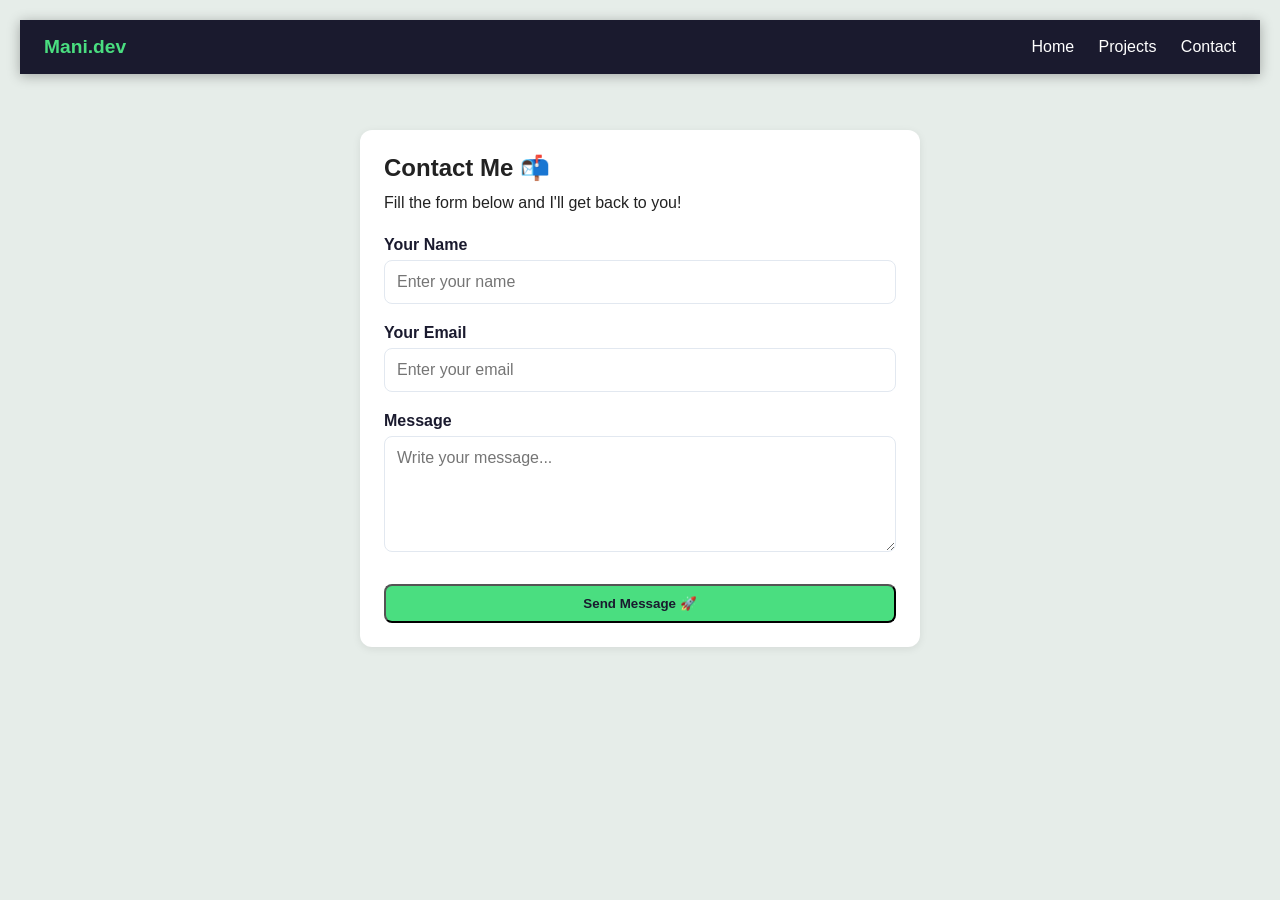
==== contact.html @ 3fcc5543 "Add files via upload" ====
<!DOCTYPE html>
<html lang="en">
  <head>
    <meta charset="UTF-8"/>
    <meta name="viewport" content="width=device-width, initial-scale=1.0"/>
    <title>Contact - Mani Kumar</title>
    <link rel="stylesheet" href="style.css"/>
  </head>
  <body>

    <nav>
      <span class="logo">Mani.dev</span>
      <div class="nav-links">
        <a href="index.html">Home</a>
        <a href="projects.html">Projects</a>
        <a href="contact.html">Contact</a>
      </div>
    </nav>

    <div style="padding: 40px 20px; max-width: 600px; margin: 0 auto;">

      <section>
        <h1>Contact Me 📬</h1>
        <p style="margin: 12px 0 24px;">Fill the form below and I'll get back to you!</p>

        <div class="form-group">
          <label>Your Name</label>
          <input type="text" id="name" placeholder="Enter your name"/>
        </div>

        <div class="form-group">
          <label>Your Email</label>
          <input type="email" id="email" placeholder="Enter your email"/>
        </div>

        <div class="form-group">
          <label>Message</label>
          <textarea id="message" rows="5" placeholder="Write your message..."></textarea>
        </div>

        <button onclick="sendMessage()" class="btn" style="width:100%; margin-top: 8px;">
          Send Message 🚀
        </button>

        <div id="success-msg" style="display:none; margin-top: 16px; padding: 16px; background: #d1fae5; border-radius: 8px; color: #065f46;">
          ✅ Message sent successfully! I'll reply soon.
        </div>

      </section>
    </div>

    <script src="script.js"></script>
  </body>
</html>
---- style.css ----
/* Reset */
* {
  margin: 0;
  padding: 0;
  box-sizing: border-box;
}

body {
  font-family: 'Segoe UI', sans-serif;
  background-color: #e6ede9;
  color: #222;
  padding: 20px;
}

header {
  background: linear-gradient(135deg, #1a1a2e, #16213e);
  color: white;
  padding: 40px;
  border-radius: 12px;
  margin-bottom: 24px;
  display: flex;
  flex-direction: column;
  align-items: center;
  text-align: center;
  gap: 12px;
}

header p {
  color: #a0aec0;
  margin-top: 8px;
}

section {
  background: white;
  padding: 24px;
  border-radius: 12px;
  margin-bottom: 16px;
  box-shadow: 0 2px 8px rgba(0,0,0,0.08);
}

h2 {
  margin-bottom: 12px;
  color: #1a1a2e;
}

ul {
  padding-left: 20px;
  line-height: 2;
}

footer {
  text-align: center;
  color: #ffe9e9;
  margin-top: 20px;
}
.project-card {
  border: 1px solid #e2e8f0;
  border-radius: 8px;
  padding: 16px;
  margin-top: 12px;
  transition: box-shadow 0.2s;
}

.project-card:hover {
  box-shadow: 0 4px 16px rgba(0,0,0,0.12);
  cursor: pointer;
}
.btn {
  display: inline-block;
  margin-top: 16px;
  padding: 10px 24px;
  background-color: #4ade80;
  color: #1a1a2e;
  border-radius: 8px;
  text-decoration: none;
  font-weight: bold;
  transition: background-color 0.2s;
}

.btn:hover {
  background-color: #22c55e;
}
body.dark {
  background-color: #1a1a2e;
  color: #f0f0f0;
}

body.dark section {
  background-color: #16213e;
  color: #f0f0f0;
}

body.dark header {
  background: linear-gradient(135deg, #f5f5f9, #1a1a2e);
}
.skill {
  margin-bottom: 16px;
}

.skill span {
  display: block;
  margin-bottom: 6px;
  font-weight: bold;
}

.bar {
  background-color: #e2e8f0;
  border-radius: 8px;
  height: 12px;
  width: 100%;
}

.fill {
  height: 12px;
  background-color: #4ade80;
  border-radius: 8px;
  width: 0%;
  transition: width 1s ease;
}
.about {
  display: flex;
  align-items: center;
  gap: 24px;
  background: white;
  padding: 24px;
  border-radius: 12px;
  margin-bottom: 16px;
  box-shadow: 0 2px 8px rgba(0,0,0,0.08);
}

.avatar {
  width: 80px;
  height: 80px;
  background: linear-gradient(135deg, #4ade80, #1a1a2e);
  border-radius: 50%;
  display: flex;
  align-items: center;
  justify-content: center;
  font-size: 2rem;
  font-weight: bold;
  color: white;
  flex-shrink: 0;
}
.projects {
  background: white;
  padding: 24px;
  border-radius: 12px;
  margin-bottom: 16px;
  box-shadow: 0 2px 8px rgba(0,0,0,0.08);
}

.projects-grid {
  display: flex;
  flex-wrap: wrap;
  gap: 16px;
  margin-top: 16px;
}

.project-card {
  border: 1px solid #e2e8f0;
  border-radius: 8px;
  padding: 16px;
  flex: 1 1 250px;
  transition: box-shadow 0.2s;
}

.project-card:hover {
  box-shadow: 0 4px 16px rgba(0,0,0,0.12);
  cursor: pointer;
}
nav {
  display: flex;
  justify-content: space-between;
  align-items: center;
  padding: 16px 24px;
  background: #1a1a2e;
  border-radius: 12px;
  margin-bottom: 16px;
}

.logo {
  color: #4ade80;
  font-weight: bold;
  font-size: 1.2rem;
}

.nav-links a {
  color: white;
  text-decoration: none;
  margin-left: 20px;
  transition: color 0.2s;
}

.nav-links a:hover {
  color: #4ade80;
}
nav {
  display: flex;
  justify-content: space-between;
  align-items: center;
  padding: 16px 24px;
  background: #1a1a2e;
  border-radius: 0;
  position: sticky;
  top: 0;
  z-index: 100;
  box-shadow: 0 2px 12px rgba(0,0,0,0.3);
}
html {
  scroll-behavior: smooth;
}
@keyframes fadeUp {
  from {
    opacity: 0;
    transform: translateY(30px);
  }
  to {
    opacity: 1;
    transform: translateY(0);
  }
}

header {
  animation: fadeUp 0.8s ease forwards;
}

section {
  animation: fadeUp 0.8s ease forwards;
}

.project-card {
  animation: fadeUp 0.6s ease forwards;
}
/* Project Tags */
.tag {
  display: inline-block;
  background: #e0f2fe;
  color: #0369a1;
  padding: 4px 10px;
  border-radius: 20px;
  font-size: 0.75rem;
  margin-top: 8px;
  margin-right: 4px;
}

/* Contact Form */
.form-group {
  margin-bottom: 20px;
}

.form-group label {
  display: block;
  margin-bottom: 6px;
  font-weight: bold;
  color: #1a1a2e;
}

.form-group input,
.form-group textarea {
  width: 100%;
  padding: 12px;
  border: 1px solid #e2e8f0;
  border-radius: 8px;
  font-size: 1rem;
  font-family: 'Segoe UI', sans-serif;
  outline: none;
  transition: border 0.2s;
}

.form-group input:focus,
.form-group textarea:focus {
  border-color: #4ade80;
}
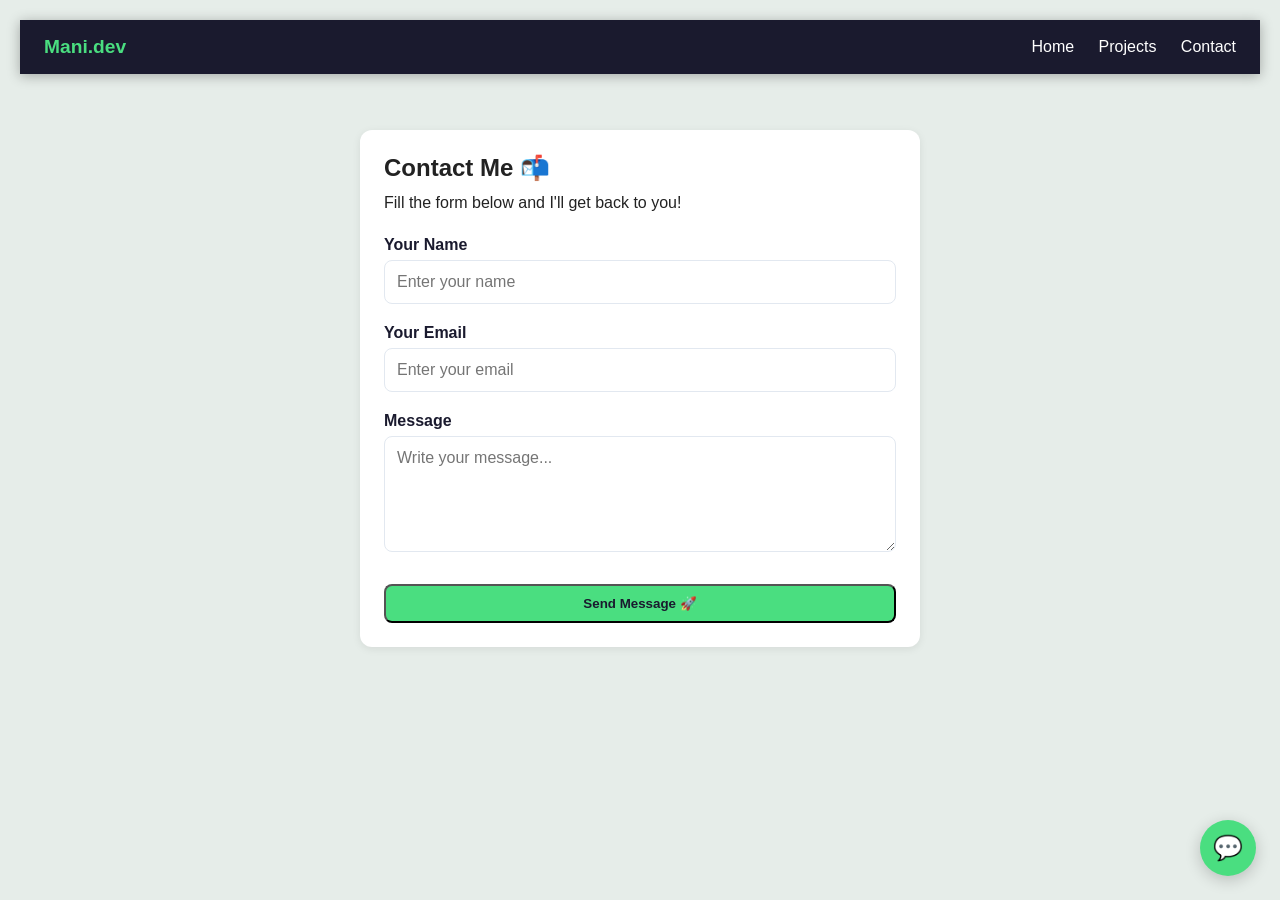
==== commit 71f69289: "Add files via upload" ====
--- a/contact.html
+++ b/contact.html
@@ -50,5 +50,25 @@
     </div>
 
     <script src="script.js"></script>
+    <!-- AI Chat Widget -->
+    <div id="chat-bubble" onclick="toggleChat()">💬</div>
+
+    <div id="chat-box">
+      <div id="chat-header">
+        <span>🤖 Ask about Mani</span>
+        <button onclick="toggleChat()">✕</button>
+      </div>
+      <div id="chat-messages">
+        <div class="bot-msg">Hi! I'm Mani's AI assistant. Ask me anything about him! 👋</div>
+      </div>
+      <div id="chat-input-area">
+        <input type="text" id="chat-input" placeholder="Ask something..." onkeypress="handleKey(event)"/>
+        <button onclick="sendChat()">Send</button>
+      </div>
+    </div>
+
+    <script src="script.js"></script>
+  </body>
+</html>
   </body>
 </html>
--- a/style.css
+++ b/style.css
@@ -271,4 +271,119 @@
 .form-group textarea:focus {
   border-color: #4ade80;
 }
-
+/* Chat Bubble */
+#chat-bubble {
+  position: fixed;
+  bottom: 24px;
+  right: 24px;
+  width: 56px;
+  height: 56px;
+  background: #4ade80;
+  border-radius: 50%;
+  display: flex;
+  align-items: center;
+  justify-content: center;
+  font-size: 1.5rem;
+  cursor: pointer;
+  box-shadow: 0 4px 16px rgba(0,0,0,0.2);
+  z-index: 999;
+  transition: transform 0.2s;
+}
+
+#chat-bubble:hover {
+  transform: scale(1.1);
+}
+
+/* Chat Box */
+#chat-box {
+  position: fixed;
+  bottom: 90px;
+  right: 24px;
+  width: 320px;
+  height: 420px;
+  background: white;
+  border-radius: 16px;
+  box-shadow: 0 8px 32px rgba(0,0,0,0.2);
+  display: none;
+  flex-direction: column;
+  z-index: 999;
+  overflow: hidden;
+}
+
+#chat-header {
+  background: #1a1a2e;
+  color: white;
+  padding: 16px;
+  display: flex;
+  justify-content: space-between;
+  align-items: center;
+}
+
+#chat-header button {
+  background: none;
+  border: none;
+  color: white;
+  font-size: 1rem;
+  cursor: pointer;
+}
+
+#chat-messages {
+  flex: 1;
+  padding: 16px;
+  overflow-y: auto;
+  display: flex;
+  flex-direction: column;
+  gap: 10px;
+}
+
+.bot-msg {
+  background: #f0f4f8;
+  padding: 10px 14px;
+  border-radius: 12px 12px 12px 0;
+  font-size: 0.9rem;
+  max-width: 85%;
+}
+
+.user-msg {
+  background: #4ade80;
+  color: #1a1a2e;
+  padding: 10px 14px;
+  border-radius: 12px 12px 0 12px;
+  font-size: 0.9rem;
+  max-width: 85%;
+  align-self: flex-end;
+}
+
+.loading-msg {
+  background: #f0f4f8;
+  padding: 10px 14px;
+  border-radius: 12px 12px 12px 0;
+  font-size: 0.9rem;
+  color: #888;
+}
+
+#chat-input-area {
+  padding: 12px;
+  border-top: 1px solid #e2e8f0;
+  display: flex;
+  gap: 8px;
+}
+
+#chat-input {
+  flex: 1;
+  padding: 8px 12px;
+  border: 1px solid #e2e8f0;
+  border-radius: 8px;
+  outline: none;
+  font-size: 0.9rem;
+}
+
+#chat-input-area button {
+  background: #4ade80;
+  border: none;
+  padding: 8px 16px;
+  border-radius: 8px;
+  cursor: pointer;
+  font-weight: bold;
+  color: #1a1a2e;
+}
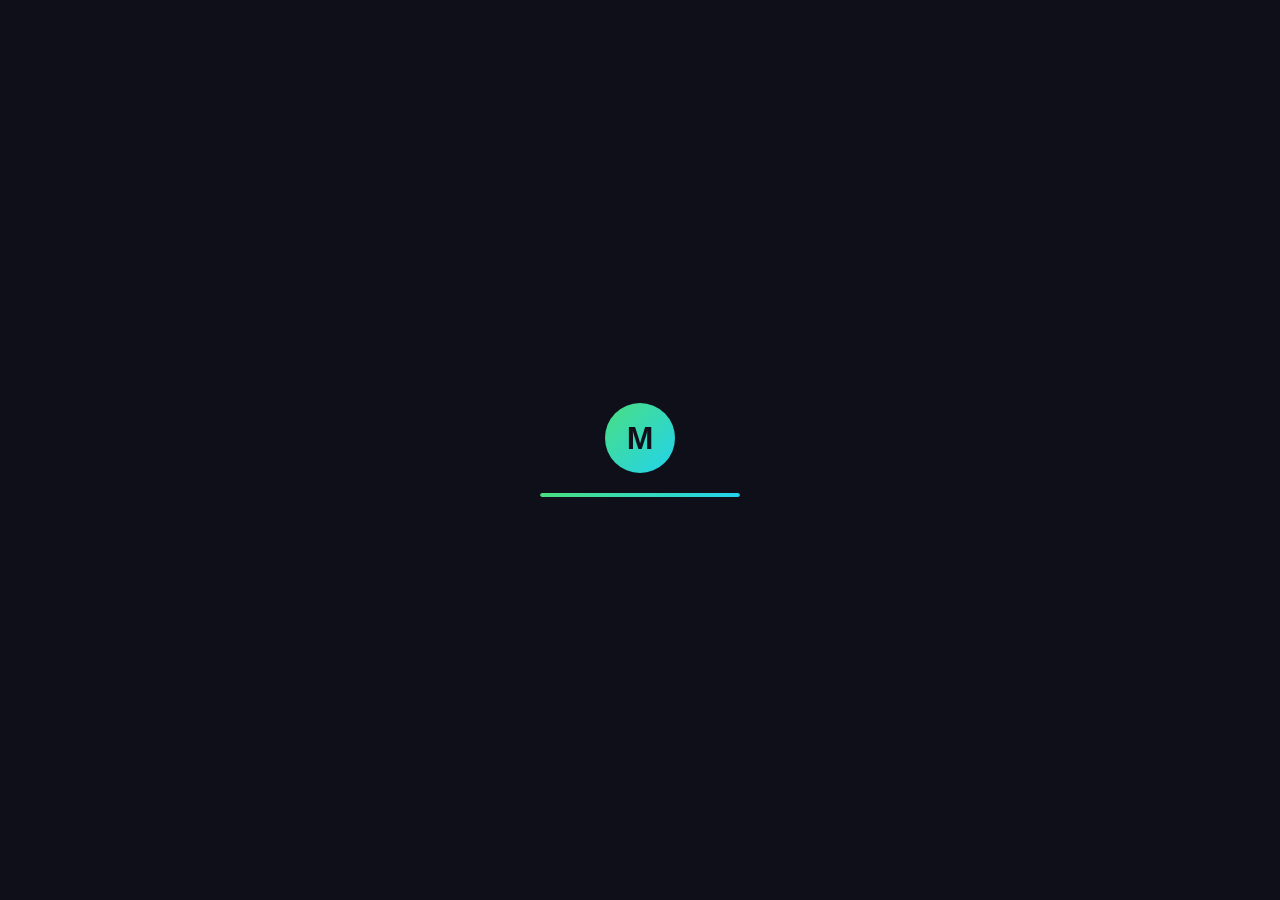
==== commit d707da07: "Add files via upload" ====
--- a/contact.html
+++ b/contact.html
@@ -5,17 +5,26 @@
     <meta name="viewport" content="width=device-width, initial-scale=1.0"/>
     <title>Contact - Mani Kumar</title>
     <link rel="stylesheet" href="style.css"/>
+    <meta name="viewport" content="width=device-width, initial-scale=1.0"/>
   </head>
   <body>
+    <div id="progress-bar"></div>
+    <div id="loader">
+  <div class="loader-content">
+    <div class="loader-logo">M</div>
+    <div class="loader-bar"><div class="loader-fill"></div></div>
+  </div>
+</div>
 
     <nav>
-      <span class="logo">Mani.dev</span>
-      <div class="nav-links">
-        <a href="index.html">Home</a>
-        <a href="projects.html">Projects</a>
-        <a href="contact.html">Contact</a>
-      </div>
-    </nav>
+  <span class="logo">Mani.dev</span>
+  <div class="nav-links" id="nav-links">
+    <a href="index.html">Home</a>
+    <a href="projects.html">Projects</a>
+    <a href="contact.html">Contact</a>
+  </div>
+  <button class="hamburger" onclick="toggleMenu()">☰</button>
+</nav>
 
     <div style="padding: 40px 20px; max-width: 600px; margin: 0 auto;">
 
@@ -67,7 +76,7 @@
       </div>
     </div>
 
-    <script src="script.js"></script>
+   
   </body>
 </html>
   </body>
--- a/style.css
+++ b/style.css
@@ -5,94 +5,174 @@
   box-sizing: border-box;
 }
 
+html {
+  scroll-behavior: smooth;
+}
+
 body {
-  font-family: 'Segoe UI', sans-serif;
-  background-color: #e6ede9;
+  font-family: 'Inter', sans-serif;
+  background-color: #f0f4f8;
   color: #222;
   padding: 20px;
-}
-
+  max-width: 800px;
+  margin: 0 auto;
+}
+
+/* NAV */
+nav {
+  display: flex;
+  justify-content: space-between;
+  align-items: center;
+  padding: 16px 24px;
+  background: rgba(26, 26, 46, 0.95);
+  backdrop-filter: blur(10px);
+  border-radius: 0;
+  position: sticky;
+  top: 0;
+  z-index: 100;
+  box-shadow: 0 1px 0 rgba(255,255,255,0.05);
+}
+
+.logo {
+  color: #4ade80;
+  font-weight: 700;
+  font-size: 1.2rem;
+  letter-spacing: -0.5px;
+}
+
+.nav-links a {
+  color: #94a3b8;
+  text-decoration: none;
+  margin-left: 24px;
+  font-size: 0.9rem;
+  font-weight: 500;
+  transition: color 0.2s;
+}
+
+.nav-links a:hover {
+  color: #4ade80;
+}
+
+/* HEADER */
 header {
-  background: linear-gradient(135deg, #1a1a2e, #16213e);
+  background: linear-gradient(135deg, #0f0f1a, #1a1a2e, #0d2137);
   color: white;
-  padding: 40px;
-  border-radius: 12px;
+  padding: 60px 40px;
+  border-radius: 16px;
   margin-bottom: 24px;
   display: flex;
   flex-direction: column;
   align-items: center;
   text-align: center;
+  gap: 16px;
+  position: relative;
+  overflow: hidden;
+}
+
+header::before {
+  content: '';
+  position: absolute;
+  width: 300px;
+  height: 300px;
+  background: radial-gradient(circle, rgba(74,222,128,0.15), transparent);
+  top: -100px;
+  right: -100px;
+  border-radius: 50%;
+}
+
+.hero-badge {
+  background: rgba(74,222,128,0.15);
+  border: 1px solid rgba(74,222,128,0.3);
+  color: #4ade80;
+  padding: 6px 16px;
+  border-radius: 20px;
+  font-size: 0.85rem;
+  font-weight: 500;
+}
+
+.hero-subtitle {
+  color: #94a3b8;
+  font-size: 1.1rem;
+  font-weight: 400;
+}
+
+.hero-buttons {
+  display: flex;
   gap: 12px;
-}
-
-header p {
-  color: #a0aec0;
   margin-top: 8px;
 }
 
-section {
-  background: white;
-  padding: 24px;
-  border-radius: 12px;
-  margin-bottom: 16px;
-  box-shadow: 0 2px 8px rgba(0,0,0,0.08);
-}
-
-h2 {
-  margin-bottom: 12px;
-  color: #1a1a2e;
-}
-
-ul {
-  padding-left: 20px;
-  line-height: 2;
-}
-
-footer {
-  text-align: center;
-  color: #ffe9e9;
-  margin-top: 20px;
-}
-.project-card {
-  border: 1px solid #e2e8f0;
-  border-radius: 8px;
-  padding: 16px;
-  margin-top: 12px;
-  transition: box-shadow 0.2s;
-}
-
-.project-card:hover {
-  box-shadow: 0 4px 16px rgba(0,0,0,0.12);
-  cursor: pointer;
-}
+/* BUTTONS */
 .btn {
   display: inline-block;
-  margin-top: 16px;
+  margin-top: 4px;
   padding: 10px 24px;
   background-color: #4ade80;
   color: #1a1a2e;
   border-radius: 8px;
   text-decoration: none;
-  font-weight: bold;
+  font-weight: 600;
   transition: background-color 0.2s;
+  border: none;
+  cursor: pointer;
+  font-family: 'Inter', sans-serif;
 }
 
 .btn:hover {
   background-color: #22c55e;
 }
-body.dark {
-  background-color: #1a1a2e;
-  color: #f0f0f0;
-}
-
-body.dark section {
-  background-color: #16213e;
-  color: #f0f0f0;
-}
-
-body.dark header {
-  background: linear-gradient(135deg, #f5f5f9, #1a1a2e);
-}
+
+.btn-outline {
+  background: transparent;
+  border: 1px solid #4ade80;
+  color: #4ade80;
+}
+
+.btn-outline:hover {
+  background: rgba(74,222,128,0.1);
+}
+
+/* SECTIONS */
+section {
+  background: white;
+  padding: 28px;
+  border-radius: 16px;
+  margin-bottom: 16px;
+  box-shadow: 0 1px 4px rgba(0,0,0,0.06);
+  border: 1px solid #f1f5f9;
+  animation: fadeUp 0.8s ease forwards;
+}
+
+h2 {
+  margin-bottom: 16px;
+  color: #0f172a;
+  font-size: 1.3rem;
+  font-weight: 700;
+  letter-spacing: -0.3px;
+}
+
+/* ABOUT */
+.about {
+  display: flex;
+  align-items: center;
+  gap: 24px;
+}
+
+.avatar {
+  width: 80px;
+  height: 80px;
+  background: linear-gradient(135deg, #4ade80, #1a1a2e);
+  border-radius: 50%;
+  display: flex;
+  align-items: center;
+  justify-content: center;
+  font-size: 2rem;
+  font-weight: bold;
+  color: white;
+  flex-shrink: 0;
+}
+
+/* SKILLS */
 .skill {
   margin-bottom: 16px;
 }
@@ -100,7 +180,8 @@
 .skill span {
   display: block;
   margin-bottom: 6px;
-  font-weight: bold;
+  font-weight: 600;
+  font-size: 0.9rem;
 }
 
 .bar {
@@ -112,43 +193,13 @@
 
 .fill {
   height: 12px;
-  background-color: #4ade80;
+  background: linear-gradient(90deg, #4ade80, #22d3ee);
   border-radius: 8px;
   width: 0%;
   transition: width 1s ease;
 }
-.about {
-  display: flex;
-  align-items: center;
-  gap: 24px;
-  background: white;
-  padding: 24px;
-  border-radius: 12px;
-  margin-bottom: 16px;
-  box-shadow: 0 2px 8px rgba(0,0,0,0.08);
-}
-
-.avatar {
-  width: 80px;
-  height: 80px;
-  background: linear-gradient(135deg, #4ade80, #1a1a2e);
-  border-radius: 50%;
-  display: flex;
-  align-items: center;
-  justify-content: center;
-  font-size: 2rem;
-  font-weight: bold;
-  color: white;
-  flex-shrink: 0;
-}
-.projects {
-  background: white;
-  padding: 24px;
-  border-radius: 12px;
-  margin-bottom: 16px;
-  box-shadow: 0 2px 8px rgba(0,0,0,0.08);
-}
-
+
+/* PROJECTS */
 .projects-grid {
   display: flex;
   flex-wrap: wrap;
@@ -158,80 +209,44 @@
 
 .project-card {
   border: 1px solid #e2e8f0;
-  border-radius: 8px;
-  padding: 16px;
+  border-radius: 12px;
+  padding: 20px;
   flex: 1 1 250px;
-  transition: box-shadow 0.2s;
+  transition: all 0.3s ease;
+  background: white;
+  position: relative;
+  overflow: hidden;
+}
+
+.project-card::before {
+  content: '';
+  position: absolute;
+  top: 0;
+  left: 0;
+  right: 0;
+  height: 3px;
+  background: linear-gradient(90deg, #4ade80, #22d3ee);
+  opacity: 0;
+  transition: opacity 0.3s;
 }
 
 .project-card:hover {
-  box-shadow: 0 4px 16px rgba(0,0,0,0.12);
-  cursor: pointer;
-}
-nav {
-  display: flex;
-  justify-content: space-between;
-  align-items: center;
-  padding: 16px 24px;
-  background: #1a1a2e;
-  border-radius: 12px;
-  margin-bottom: 16px;
-}
-
-.logo {
-  color: #4ade80;
-  font-weight: bold;
-  font-size: 1.2rem;
-}
-
-.nav-links a {
-  color: white;
-  text-decoration: none;
-  margin-left: 20px;
-  transition: color 0.2s;
-}
-
-.nav-links a:hover {
-  color: #4ade80;
-}
-nav {
-  display: flex;
-  justify-content: space-between;
-  align-items: center;
-  padding: 16px 24px;
-  background: #1a1a2e;
-  border-radius: 0;
-  position: sticky;
-  top: 0;
-  z-index: 100;
-  box-shadow: 0 2px 12px rgba(0,0,0,0.3);
-}
-html {
-  scroll-behavior: smooth;
-}
-@keyframes fadeUp {
-  from {
-    opacity: 0;
-    transform: translateY(30px);
-  }
-  to {
-    opacity: 1;
-    transform: translateY(0);
-  }
-}
-
-header {
-  animation: fadeUp 0.8s ease forwards;
-}
-
-section {
-  animation: fadeUp 0.8s ease forwards;
-}
-
-.project-card {
-  animation: fadeUp 0.6s ease forwards;
-}
-/* Project Tags */
+  box-shadow: 0 8px 32px rgba(0,0,0,0.12);
+  transform: translateY(-4px);
+  border-color: #4ade80;
+}
+
+.project-card:hover::before {
+  opacity: 1;
+}
+
+.project-card h3 {
+  margin-bottom: 8px;
+  font-size: 1rem;
+  font-weight: 600;
+}
+
+/* TAGS */
 .tag {
   display: inline-block;
   background: #e0f2fe;
@@ -241,9 +256,10 @@
   font-size: 0.75rem;
   margin-top: 8px;
   margin-right: 4px;
-}
-
-/* Contact Form */
+  font-weight: 500;
+}
+
+/* CONTACT FORM */
 .form-group {
   margin-bottom: 20px;
 }
@@ -251,8 +267,9 @@
 .form-group label {
   display: block;
   margin-bottom: 6px;
-  font-weight: bold;
-  color: #1a1a2e;
+  font-weight: 600;
+  color: #0f172a;
+  font-size: 0.9rem;
 }
 
 .form-group input,
@@ -262,7 +279,7 @@
   border: 1px solid #e2e8f0;
   border-radius: 8px;
   font-size: 1rem;
-  font-family: 'Segoe UI', sans-serif;
+  font-family: 'Inter', sans-serif;
   outline: none;
   transition: border 0.2s;
 }
@@ -271,7 +288,45 @@
 .form-group textarea:focus {
   border-color: #4ade80;
 }
-/* Chat Bubble */
+
+/* FOOTER */
+footer {
+  text-align: center;
+  color: #888;
+  margin-top: 20px;
+  font-size: 0.9rem;
+}
+
+/* DARK MODE */
+body.dark {
+  background-color: #0f0f1a;
+  color: #f0f0f0;
+}
+
+body.dark section {
+  background-color: #1a1a2e;
+  color: #f0f0f0;
+  border-color: #2d2d4e;
+}
+
+body.dark .project-card {
+  background-color: #1a1a2e;
+  border-color: #2d2d4e;
+}
+
+/* ANIMATIONS */
+@keyframes fadeUp {
+  from {
+    opacity: 0;
+    transform: translateY(30px);
+  }
+  to {
+    opacity: 1;
+    transform: translateY(0);
+  }
+}
+
+/* CHAT WIDGET */
 #chat-bubble {
   position: fixed;
   bottom: 24px;
@@ -294,7 +349,6 @@
   transform: scale(1.1);
 }
 
-/* Chat Box */
 #chat-box {
   position: fixed;
   bottom: 90px;
@@ -376,6 +430,7 @@
   border-radius: 8px;
   outline: none;
   font-size: 0.9rem;
+  font-family: 'Inter', sans-serif;
 }
 
 #chat-input-area button {
@@ -384,6 +439,222 @@
   padding: 8px 16px;
   border-radius: 8px;
   cursor: pointer;
-  font-weight: bold;
+  font-weight: 600;
   color: #1a1a2e;
-}
+  font-family: 'Inter', sans-serif;
+}
+/* ===== MOBILE RESPONSIVE ===== */
+@media (max-width: 600px) {
+
+  body {
+    padding: 0;
+  }
+
+  /* Nav */
+  nav {
+    padding: 12px 16px;
+    position: relative;
+  }
+
+  .nav-links a {
+    margin-left: 12px;
+    font-size: 0.8rem;
+  }
+
+  .logo {
+    font-size: 1rem;
+  }
+
+  /* Header */
+  header {
+    padding: 40px 20px;
+    border-radius: 0;
+  }
+
+  header h1 {
+    font-size: 1.6rem;
+  }
+
+  .hero-subtitle {
+    font-size: 0.9rem;
+  }
+
+  .hero-buttons {
+    flex-direction: column;
+    width: 100%;
+  }
+
+  .hero-buttons .btn {
+    text-align: center;
+    width: 100%;
+  }
+
+  /* About section */
+  .about {
+    flex-direction: column;
+    text-align: center;
+  }
+
+  /* Sections */
+  section {
+    border-radius: 0;
+    margin-bottom: 8px;
+  }
+
+  /* Project cards - full width on mobile */
+  .projects-grid {
+    flex-direction: column;
+  }
+
+  .project-card {
+    flex: 1 1 100%;
+  }
+
+  /* Chat widget smaller on mobile */
+  #chat-box {
+    width: 90vw;
+    right: 5vw;
+    bottom: 80px;
+  }
+
+}
+
+/* Tablet */
+@media (max-width: 900px) and (min-width: 601px) {
+
+  body {
+    padding: 0 16px;
+  }
+
+  .project-card {
+    flex: 1 1 45%;
+  }
+
+  header h1 {
+    font-size: 1.8rem;
+  }
+
+}
+/* Hamburger */
+.hamburger {
+  display: none;
+  background: none;
+  border: none;
+  color: white;
+  font-size: 1.5rem;
+  cursor: pointer;
+}
+
+@media (max-width: 600px) {
+  .hamburger {
+    display: block;
+  }
+
+  .nav-links {
+    display: none;
+    flex-direction: column;
+    position: absolute;
+    top: 56px;
+    left: 0;
+    right: 0;
+    background: #1a1a2e;
+    padding: 16px;
+    z-index: 99;
+  }
+
+  .nav-links.open {
+    display: flex;
+  }
+
+  .nav-links a {
+    margin: 8px 0;
+    font-size: 1rem;
+  }
+}
+/* LOADER */
+#loader {
+  position: fixed;
+  top: 0;
+  left: 0;
+  width: 100%;
+  height: 100%;
+  background: #0f0f1a;
+  display: flex;
+  align-items: center;
+  justify-content: center;
+  z-index: 9999;
+  transition: opacity 0.5s ease;
+}
+
+.loader-content {
+  text-align: center;
+}
+
+.loader-logo {
+  width: 70px;
+  height: 70px;
+  background: linear-gradient(135deg, #4ade80, #22d3ee);
+  border-radius: 50%;
+  display: flex;
+  align-items: center;
+  justify-content: center;
+  font-size: 2rem;
+  font-weight: 700;
+  color: #0f0f1a;
+  margin: 0 auto 20px;
+  animation: pulse 1s infinite;
+}
+
+.loader-bar {
+  width: 200px;
+  height: 4px;
+  background: #1a1a2e;
+  border-radius: 4px;
+  overflow: hidden;
+}
+
+.loader-fill {
+  height: 100%;
+  background: linear-gradient(90deg, #4ade80, #22d3ee);
+  border-radius: 4px;
+  animation: load 1.5s ease forwards;
+}
+
+@keyframes pulse {
+  0%, 100% { transform: scale(1); }
+  50% { transform: scale(1.05); }
+}
+
+@keyframes load {
+  from { width: 0%; }
+  to { width: 100%; }
+}
+/* SCROLL PROGRESS */
+#progress-bar {
+  position: fixed;
+  top: 0;
+  left: 0;
+  height: 3px;
+  background: linear-gradient(90deg, #4ade80, #22d3ee);
+  width: 0%;
+  z-index: 9998;
+  transition: width 0.1s;
+}
+/* TYPING CURSOR */
+.cursor {
+  color: #4ade80;
+  animation: blink 0.7s infinite;
+}
+
+@keyframes blink {
+  0%, 100% { opacity: 1; }
+  50% { opacity: 0; }
+}
+.avatar-photo {
+  width: 80px;
+  height: 80px;
+  border-radius: 50%;
+  object-fit: cover;
+  border: 3px solid #4ade80;
+  flex-shrink: 0;
+}
